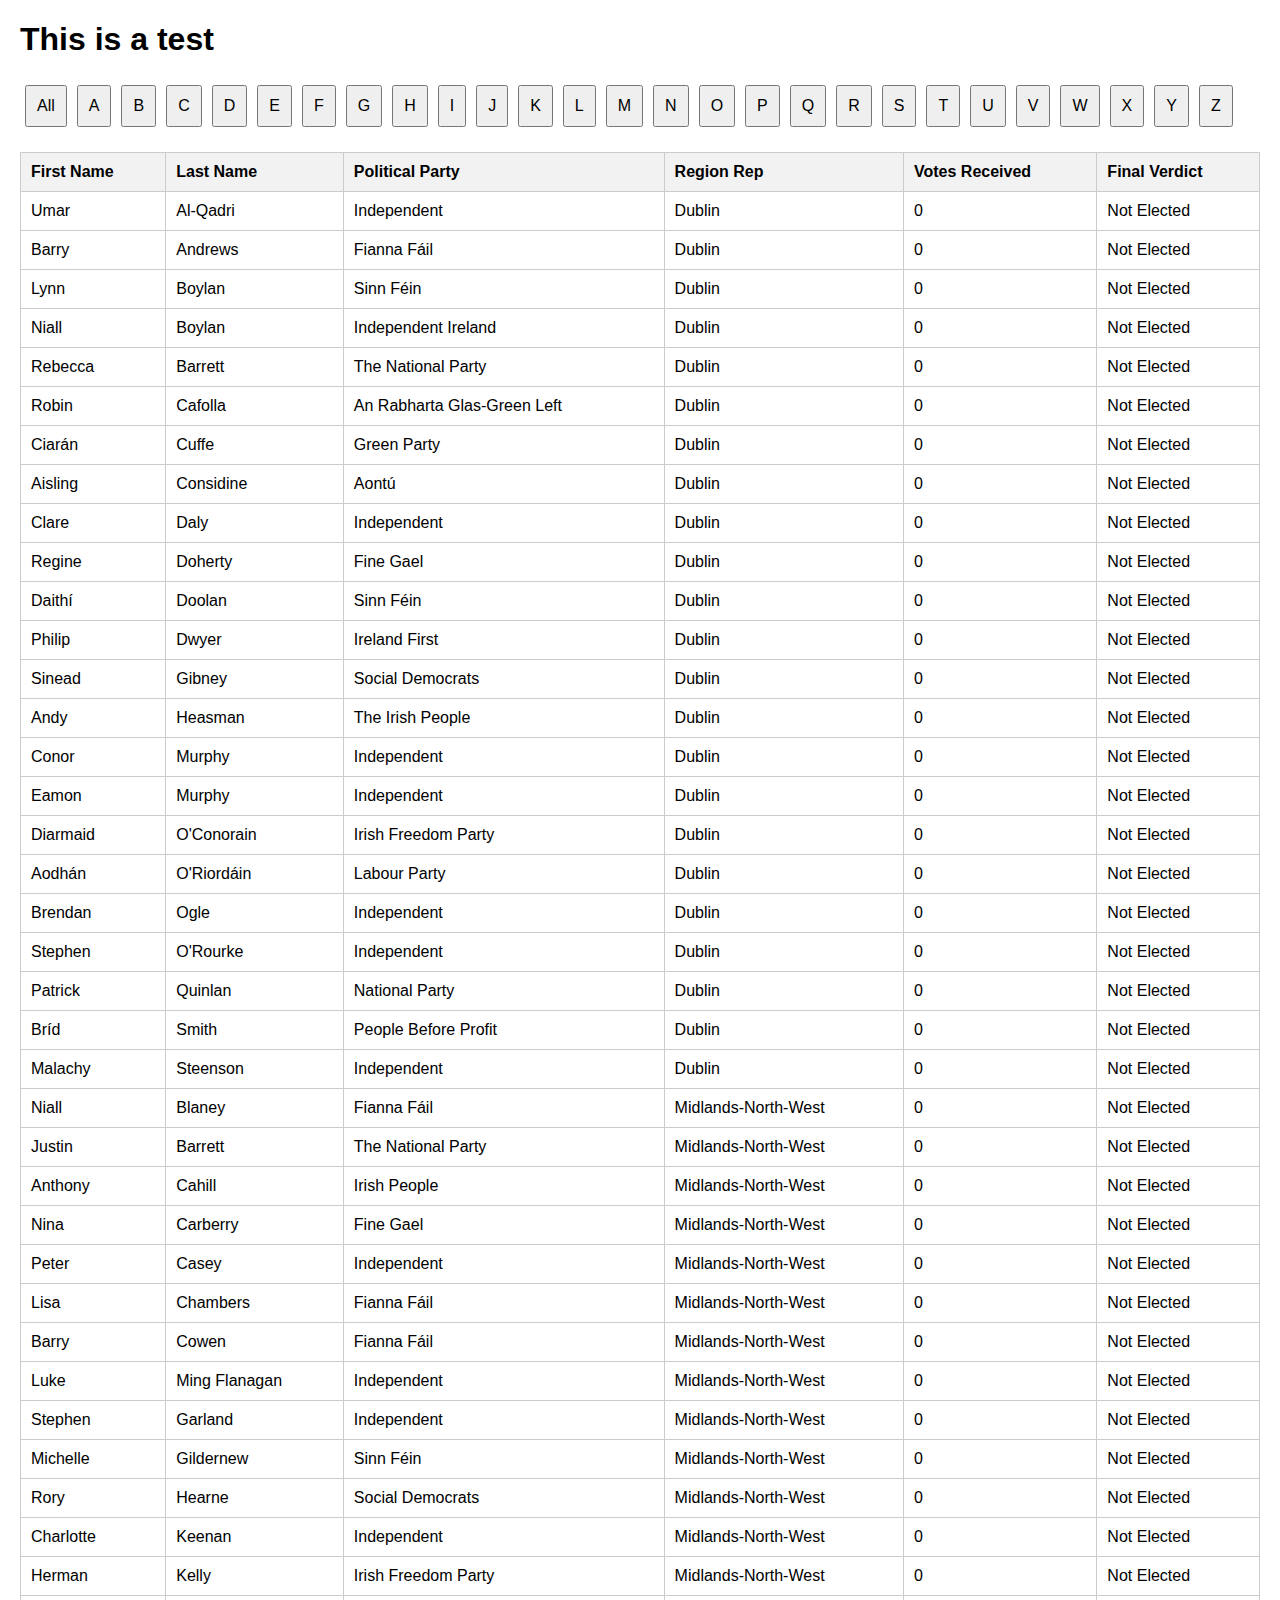
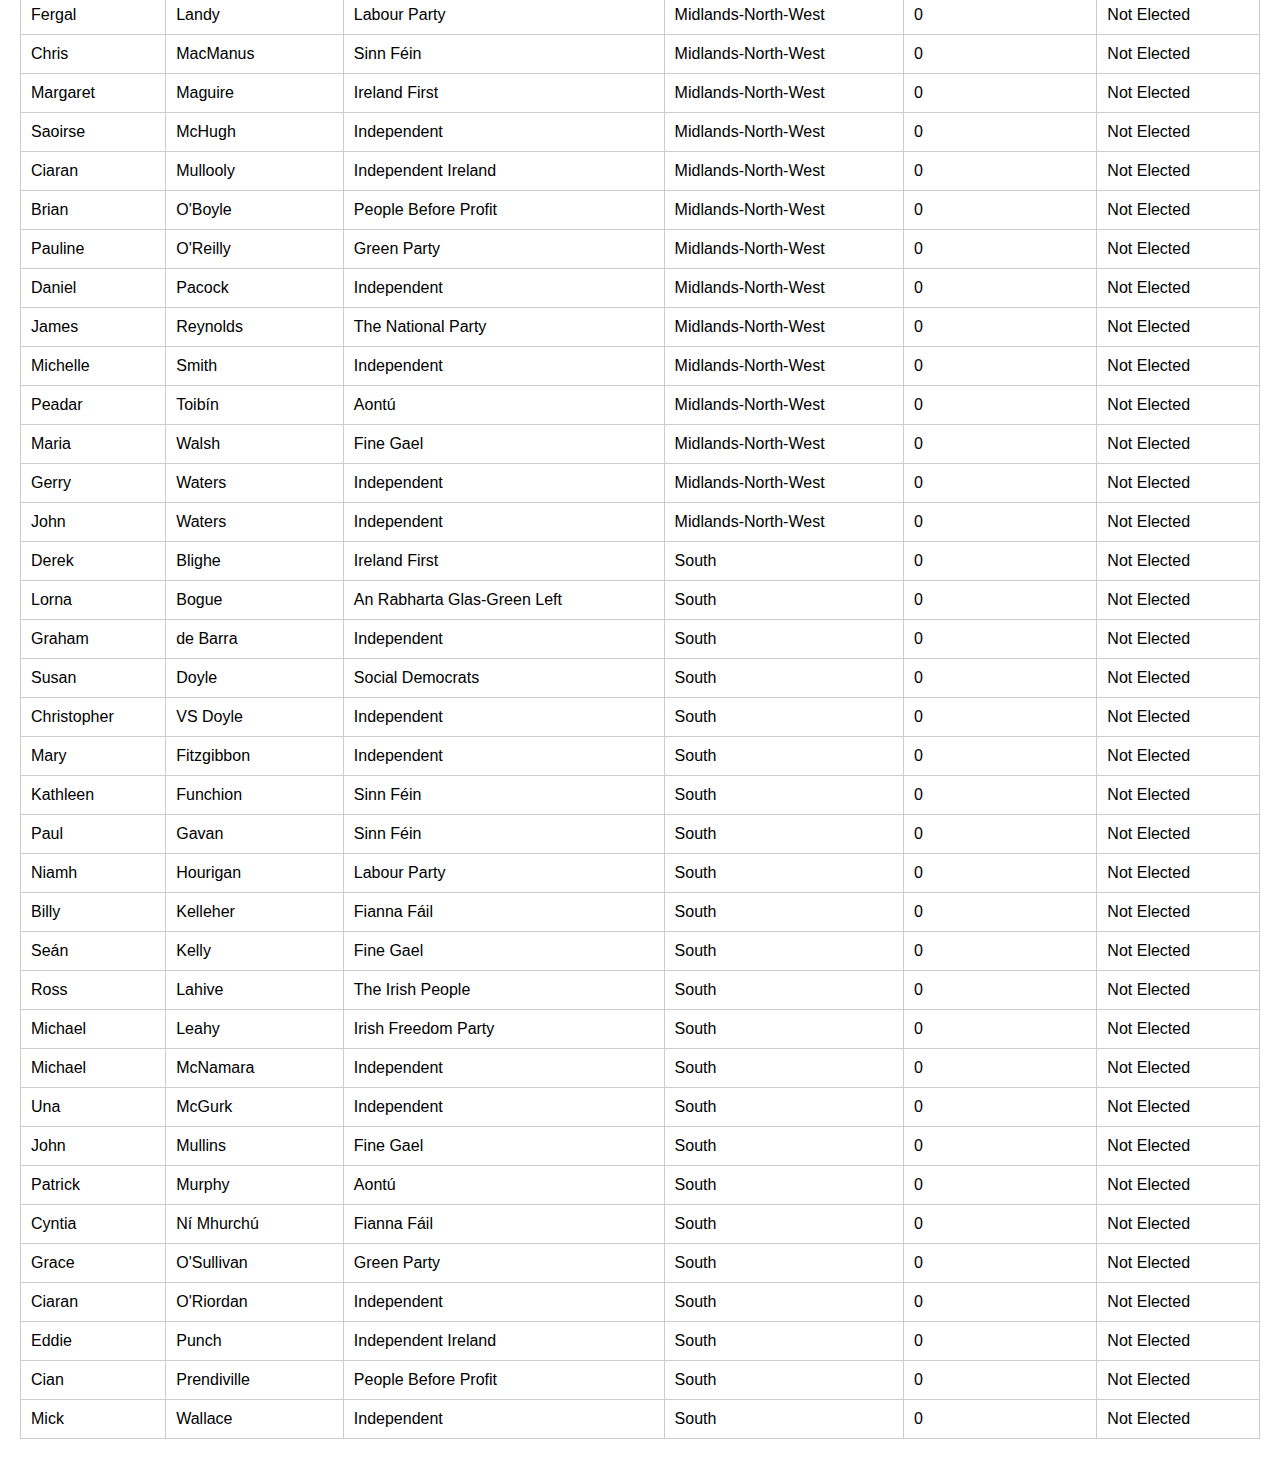
==== winnersLoosers.html @ ecfe55be "first commit" ====
<!DOCTYPE html>
<html lang="en">
<head>
    <meta charset="UTF-8">
    <meta name="viewport" content="width=device-width, initial-scale=1.0">
    <meta http-equiv="X-UA-Compatible" content="ie=edge">
    <link rel="stylesheet" href="style.css" type="text/css">
    <title>European Elections for Ireland, 2024</title>

    <script src="listofCandidatesScript.js"></script>
</head>
<body>
    <div>
        <h1>This is a test</h1>
    </div>
    

    <div class="index" id="alphabetIndex"></div>
    <div id="content">
        <table id="candidatesTable">
            <thead>
                <tr>
                    <th>First Name</th>
                    <th>Last Name</th>
                    <th>Political Party</th>
                    <th>Region Rep</th>
                    <th>Votes Received</th>
                    <th>Final Verdict</th>
                </tr>
            </thead>
            <tbody id="candidatesBody"></tbody>
        </table>
    </div>
    
</body>
</html>
---- style.css ----
body {
    font-family: Arial, sans-serif;
    margin: 20px;
}

.index {
    margin-bottom: 20px;
}

.index button {
    margin: 5px;
    padding: 10px;
    font-size: 16px;
    cursor: pointer;
}

table {
    width: 100%;
    border-collapse: collapse;
    margin-top: 20px;
}

th,
td {
    border: 1px solid #ccc;
    padding: 10px;
    text-align: left;
}

th {
    background-color: #f2f2f2;
}

.hidden {
    display: none;
}

@media (max-width: 600px) {

    table,
    th,
    td {
        display: block;
        width: 100%;
    }

    th {
        position: absolute;
        top: -9999px;
        left: -9999px;
    }

    td {
        border: none;
        position: relative;
        padding-left: 50%;
    }

    td::before {
        content: attr(data-label);
        position: absolute;
        left: 10px;
        font-weight: bold;
    }
}
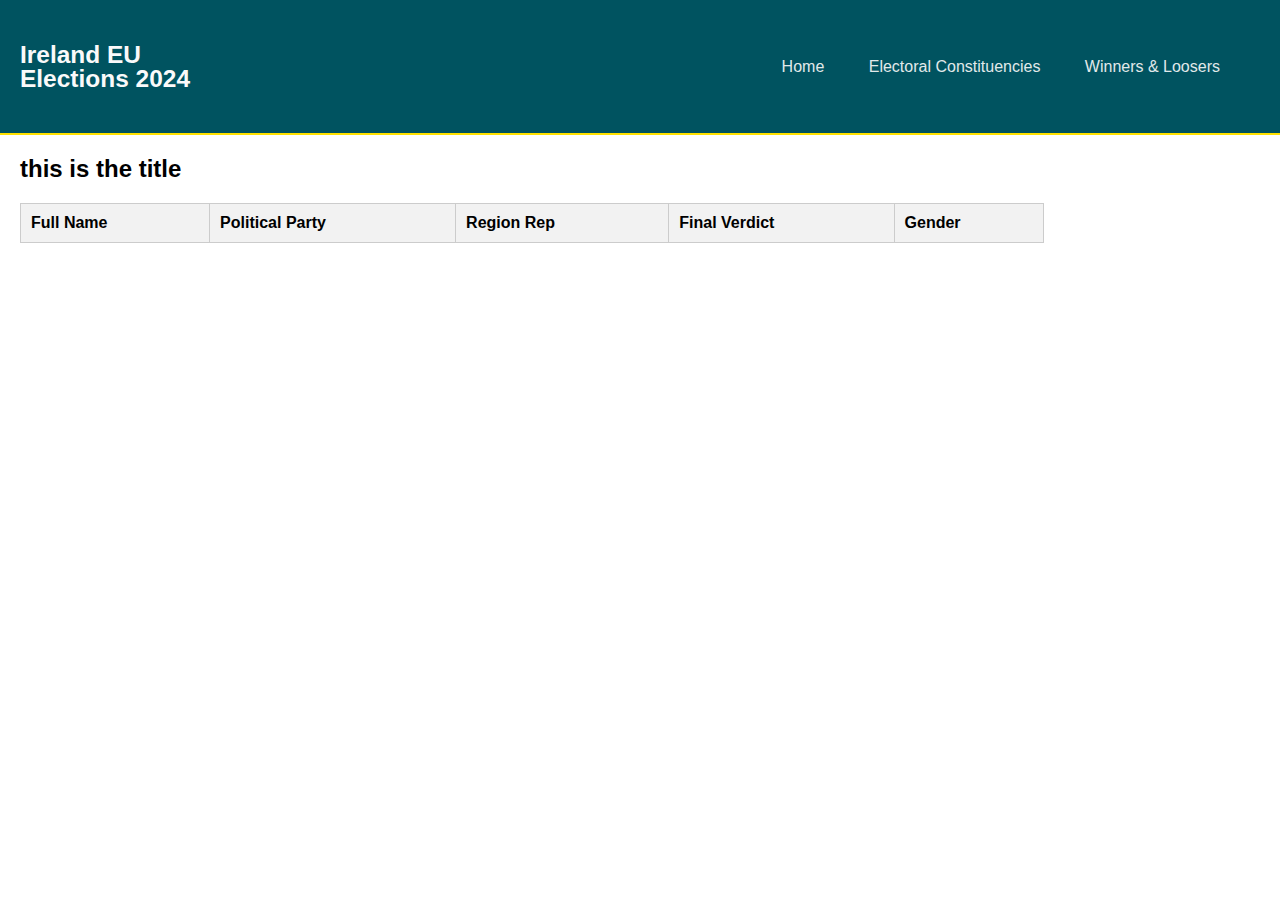
==== commit 34871673: "sunday commit" ====
--- a/winnersLoosers.html
+++ b/winnersLoosers.html
@@ -1,36 +1,65 @@
 <!DOCTYPE html>
 <html lang="en">
+
 <head>
     <meta charset="UTF-8">
     <meta name="viewport" content="width=device-width, initial-scale=1.0">
     <meta http-equiv="X-UA-Compatible" content="ie=edge">
     <link rel="stylesheet" href="style.css" type="text/css">
-    <title>European Elections for Ireland, 2024</title>
+    <title>Ireland EU Elections, 2024</title>
+    <!-- font -->
+    <link rel="stylesheet" href="https://cdnjs.cloudflare.com/ajax/libs/font-awesome/6.0.0-beta2/css/all.min.css"
+        integrity="sha512-YWzhKL2whUzgiheMoBFwW8CKV4qpHQAEuvilg9FAn5VJUDwKZZxkJNuGM4XkWuk94WCrrwslk8yWNGmY1EduTA=="
+        crossorigin="anonymous" referrerpolicy="no-referrer" />
 
-    <script src="listofCandidatesScript.js"></script>
+     
 </head>
+
 <body>
-    <div>
-        <h1>This is a test</h1>
-    </div>
+
+
+    <!-- navbar -->
+    <header>
+        <nav class="nav">
+            <a href="index.html" class="logo">Ireland EU<br> Elections 2024</a>
+
+
+            <div class="burger">
+                <span class="line"></span>
+                <span class="line"></span>
+                <span class="line"></span>
+            </div>
+
+            <div class="navlink hide">
+                <a href="index.html">Home</a>
+                <a href="#">Electoral Constituencies</a>
+                <a href="winnersLoosers.html">Winners & Loosers</a>
+            </div>
+        </nav>
+    </header>
     
 
-    <div class="index" id="alphabetIndex"></div>
-    <div id="content">
-        <table id="candidatesTable">
-            <thead>
-                <tr>
-                    <th>First Name</th>
-                    <th>Last Name</th>
-                    <th>Political Party</th>
-                    <th>Region Rep</th>
-                    <th>Votes Received</th>
-                    <th>Final Verdict</th>
-                </tr>
-            </thead>
-            <tbody id="candidatesBody"></tbody>
-        </table>
-    </div>
+    <!-- list of candidates -->
+    <section class="alphabetical-list">
+        <h2>this is the title</h2>
+        <div class="index" id="alphabetIndex"></div>
+        <div id="content">
+            <table id="candidatesTable">
+                <thead>
+                    <tr>
+                        <th>Full Name</th>
+                        <th>Political Party</th>
+                        <th>Region Rep</th>
+                        <th>Final Verdict</th>
+                        <th>Gender</th>
+                    </tr>
+                </thead>
+                <tbody id="candidatesBody"></tbody>
+            </table>
+        </div>
+    </section>
     
 </body>
+<!-- <script src="script.js" defer></script> -->
+<script src="listofCandidatesScript.js"></script>
 </html>--- a/style.css
+++ b/style.css
@@ -1,5 +1,381 @@
-body {
-    font-family: Arial, sans-serif;
+/* --- Globals ---*/
+
+* {
+    margin: 0;
+    padding: 0;
+    font-family: Arial, Helvetica, sans-serif;
+    box-sizing: border-box;
+    scroll-behavior: smooth;
+    
+}
+
+a {
+    text-decoration: none;
+}
+
+
+
+/* --- navbar ---*/ 
+
+.nav {
+    display: flex;
+    justify-content: space-between;
+    align-items: center;
+    padding: 20px 20px;
+    background-color: #005360;
+    height: 15vh;
+    border-bottom: 2px solid #ffe100;
+}
+
+.logo {
+    font-size: 16px;
+    color: #fafafa;
+    font-weight: 700;
+    line-height: 1.5rem;
+}
+
+.burger {
+    padding: 0px 20px;
+    cursor: pointer;
+}
+
+.burger .line {
+    display: block;
+    width: 30px;
+    height: 3px;
+    margin-bottom: 8px;
+    margin-top: 8px;
+    background-color: #fafafa;
+}
+
+
+.navlink {
+    position: fixed;
+    top: 15vh;
+    right: 0;
+    background-color: #005360;
+    opacity: 90%;
+    z-index: 99;
+}
+
+.navlink a {
+    display: block;
+    text-align: left;
+    padding: 10px 25px;
+    margin: 10px 0;
+    font-size: 16px;
+    color: #fafafa;
+}
+
+.navlink a:hover {
+    background-color: #ffe100;
+}
+
+
+.hide {
+    display: none;
+}
+
+@media screen and (min-width: 600px) {
+    .navlink {
+        display: block;
+        position: static;
+        width: auto;
+        margin-right: 20px;
+        background: none;
+    }
+
+    .navlink a {
+        display: inline-block;
+        padding: 15px 20px;
+    }
+    
+    .burger {
+        display: none;
+    }
+
+    .logo {
+        font-size: calc(16px + 6 * ((100vw - 320px) / 680));
+    }
+  }
+
+/* --- slider --- */
+
+.slider {
+    position: relative;
+    overflow: hidden;
+    height: 85vh;
+    width: 100vw;
+}
+  
+.slide {
+    position: absolute;
+    top: 0;
+    left: 0;
+    width: 100%;
+    height: 100%;
+    opacity: 0;
+    transition: opacity 0.4s ease-in-out;
+}
+
+.slide.current {
+    opacity: 1;
+}
+
+.slide .content {
+    position: absolute;
+    bottom: 0px;
+    left:  -600px;
+    width: 100%;
+    background-color: rgba(0, 0, 0, 0.7);
+    color: #fafafa;
+    padding: 35px;
+}
+
+.slide .content h2 {
+    margin-bottom: 10px;
+    text-transform: capitalize;
+}
+
+i {
+    font-size: 0.8rem;;
+}
+
+i a {
+    color: #ffe100;
+    line-height: 1rem;
+    cursor: pointer;
+}
+
+.slide.current .content {
+    opacity: 1;
+    transform: translateX(600px);
+    transition: all 0.7s ease-in-out 0.3s;
+}
+
+button#next {
+    position: absolute;
+    top: 50%;
+    right: 20px;
+}
+
+.buttons button#prev {
+    position: absolute;
+    top: 50%;
+    left: 20px;
+}
+
+.buttons button {
+    border: 2px solid white;
+    background: transparent;
+    color: #fafafa;
+    cursor: pointer;
+    padding: 13px 15px;
+    border-radius: 50%;
+}
+
+.buttons button:hover {
+    background-color: #fafafa;
+    color: #333;
+}
+
+@media(max-width: 500px) {
+.slide .content {
+    bottom: -300px;
+    left: 0;
+    width: 100%;
+}
+
+.slide.current .content {
+    transform: translateY(-300px);
+}
+}
+
+.slide:first-child {
+background: url('https://www.irishtimes.com/resizer/KJdoVXFHe-bSm7NTqci20C3lsrE=/1440x0/filters:format(jpg):quality(70)/cloudfront-eu-central-1.images.arcpublishing.com/irishtimes/X4A5GHLOQ52OAZEAUY2D5MZ3MA.jpg') no-repeat top center/cover;
+}
+
+.slide:nth-child(2) {
+background: url('https://www.irishtimes.com/resizer/7N3Ce7ihgCDvj11VCvgzuRh_hWE=/1440x0/filters:format(jpg):quality(70)/cloudfront-eu-central-1.images.arcpublishing.com/irishtimes/D63AP7SFSEPI2D2TALUX5UDXI4.jpg') no-repeat center center/cover;
+}
+
+.slide:nth-child(3) {
+background: url('https://www.irishtimes.com/resizer/f7jHuoORZwujCz3fG-CO8CM97kU=/1440x0/filters:format(jpg):quality(70)/cloudfront-eu-central-1.images.arcpublishing.com/irishtimes/KJBWXL5ZBLB6PSFOBJWOAH5DCA.jpg') no-repeat center center/cover;
+}
+.slide:nth-child(4) {
+background: url('https://www.irishtimes.com/resizer/cs55CpTNSuduwyNHhw3J0k3Als8=/1440x0/filters:format(jpg):quality(70)/cloudfront-eu-central-1.images.arcpublishing.com/irishtimes/2COPUN2XXEL255WYFY4XCREV64.jpg') no-repeat center center/cover;
+}
+
+.slide:nth-child(5) {
+background: url('https://www.irishtimes.com/resizer/gkmn7Ck-JSamX5jOhqNEGNx7_VE=/1440x0/filters:format(jpg):quality(70)/cloudfront-eu-central-1.images.arcpublishing.com/irishtimes/5U5ECQNXDWPW7NYAEGT6QBDSSY.jpg') no-repeat center center/cover;
+}
+
+.slide:nth-child(6) {
+background: url('https://www.irishtimes.com/resizer/DqHwgDdU0mn2oYIUy0iIMDD_74E=/1440x0/filters:format(jpg):quality(70)/cloudfront-eu-central-1.images.arcpublishing.com/irishtimes/VRVPUAI2Y2QEJTHXFK3E5RLAEQ.jpg') no-repeat center center/cover;
+}
+  
+/* ---- Animated numbers --- */
+
+.anim-numbers {
+    height: 70vh;
+    padding: 30px 0;
+    background: linear-gradient(0deg, rgba(255, 255, 255, 0.9), rgba(255, 255, 255, 0.9)), url("https://img.zeit.de/politik/ausland/2019-05/europakarte-teaserbild/wide__1300x731") no-repeat fixed center/cover;
+}
+
+.sectiontitle {
+    text-align: center;
+    color: #005360;
+    font-size: 1.8rem;
+    padding: 0 10px;
+}
+
+.container {
+    display: flex;
+    flex-wrap: wrap;
+    justify-content: center;
+    margin: 30px 0;
+}
+
+.counter-box {
+    width: 30%;
+    margin: 20px;
+    text-align: center;
+}
+
+.counter {
+    font-size: 48px;
+    font-weight: bold;
+    margin-bottom: 10px;
+}
+
+.label {
+    font-size: 18px;
+    color: #005360;
+    padding: 10px 0;
+}
+
+.turnout {
+    font-size: 48px;
+    font-weight: bold;
+    margin-bottom: 10px;
+}
+
+.turnout sup {
+    font-size: 24px;
+    vertical-align: super;
+}
+
+@media only screen and (max-width: 768px) {
+    .counter-box {
+        width: 45%;
+    }
+    .anim-numbers {
+        height: 100vh;
+    }
+}
+
+/* --- contact form --- */
+
+.contact-form {
+    display: flex;
+    width: 100%;
+    flex-direction: column;
+    padding: 20px;
+    box-sizing: border-box;
+    background-color: #005360;
+}
+
+.col-left .col-right {
+    flex: 1;  
+    padding: 20px;
+    /* width: 50%;  */
+    
+}
+  
+
+.col-left {
+    color: #fafafa;
+    text-align: left;
+    padding: 20px;
+    /* width: 50%; */
+}
+
+.col-left h2 {
+    padding: 20px 0;
+}
+
+.col-left p {
+    line-height: 1.7rem;
+}
+
+.official-lang  {
+    color: #ffa600;
+}
+
+.col-right {
+    background-color: #ccc;
+    margin: auto 0;
+    /* width: 50%; */
+ }
+
+form {
+    display: flex;
+    flex-direction: column;
+    padding: 20px;
+}
+
+label {
+    margin-top: 10px;
+}
+
+input, textarea {
+    padding: 10px;
+    margin-top: 5px;
+    border: 1px solid #24262b;
+    border-radius: 5px;
+}
+
+button {
+    margin-top: 20px;
+    padding: 10px;
+    background-color: #005360;
+    color: #fafafa;
+    border: none;
+    border-radius: 5px;
+    cursor: pointer;
+}
+
+button:hover {
+    background-color: #ffa600;
+}
+
+.error {
+    color: red;
+    font-size: 0.9em;
+    margin-top: 5px;
+}
+
+@media only screen and (min-width: 768px) {
+    .contact-form {
+        flex-direction: row;
+    }
+
+     
+    .col-right {
+        width: 90%;
+    }
+
+    
+
+    
+    
+}
+
+
+
+/* --- List of Candidates page ----*/
+.alphabetical-list {
+    width: 80%;
     margin: 20px;
 }
 
@@ -62,4 +438,33 @@
         left: 10px;
         font-weight: bold;
     }
-}+}
+
+
+
+
+/* ---- footer --- */
+.copyright {
+    background-color: #24262b;
+    padding: 20px 20px;
+    color: #fafafa;
+    margin: auto;
+    text-align: center;
+    bottom: 0px;
+    /*position: fixed; */
+    width: 100%;
+
+}
+
+.copyright a {
+    color: #ffa600;
+}
+
+.copyright a:hover {
+    color: #d88c00;
+}
+
+
+
+    
+    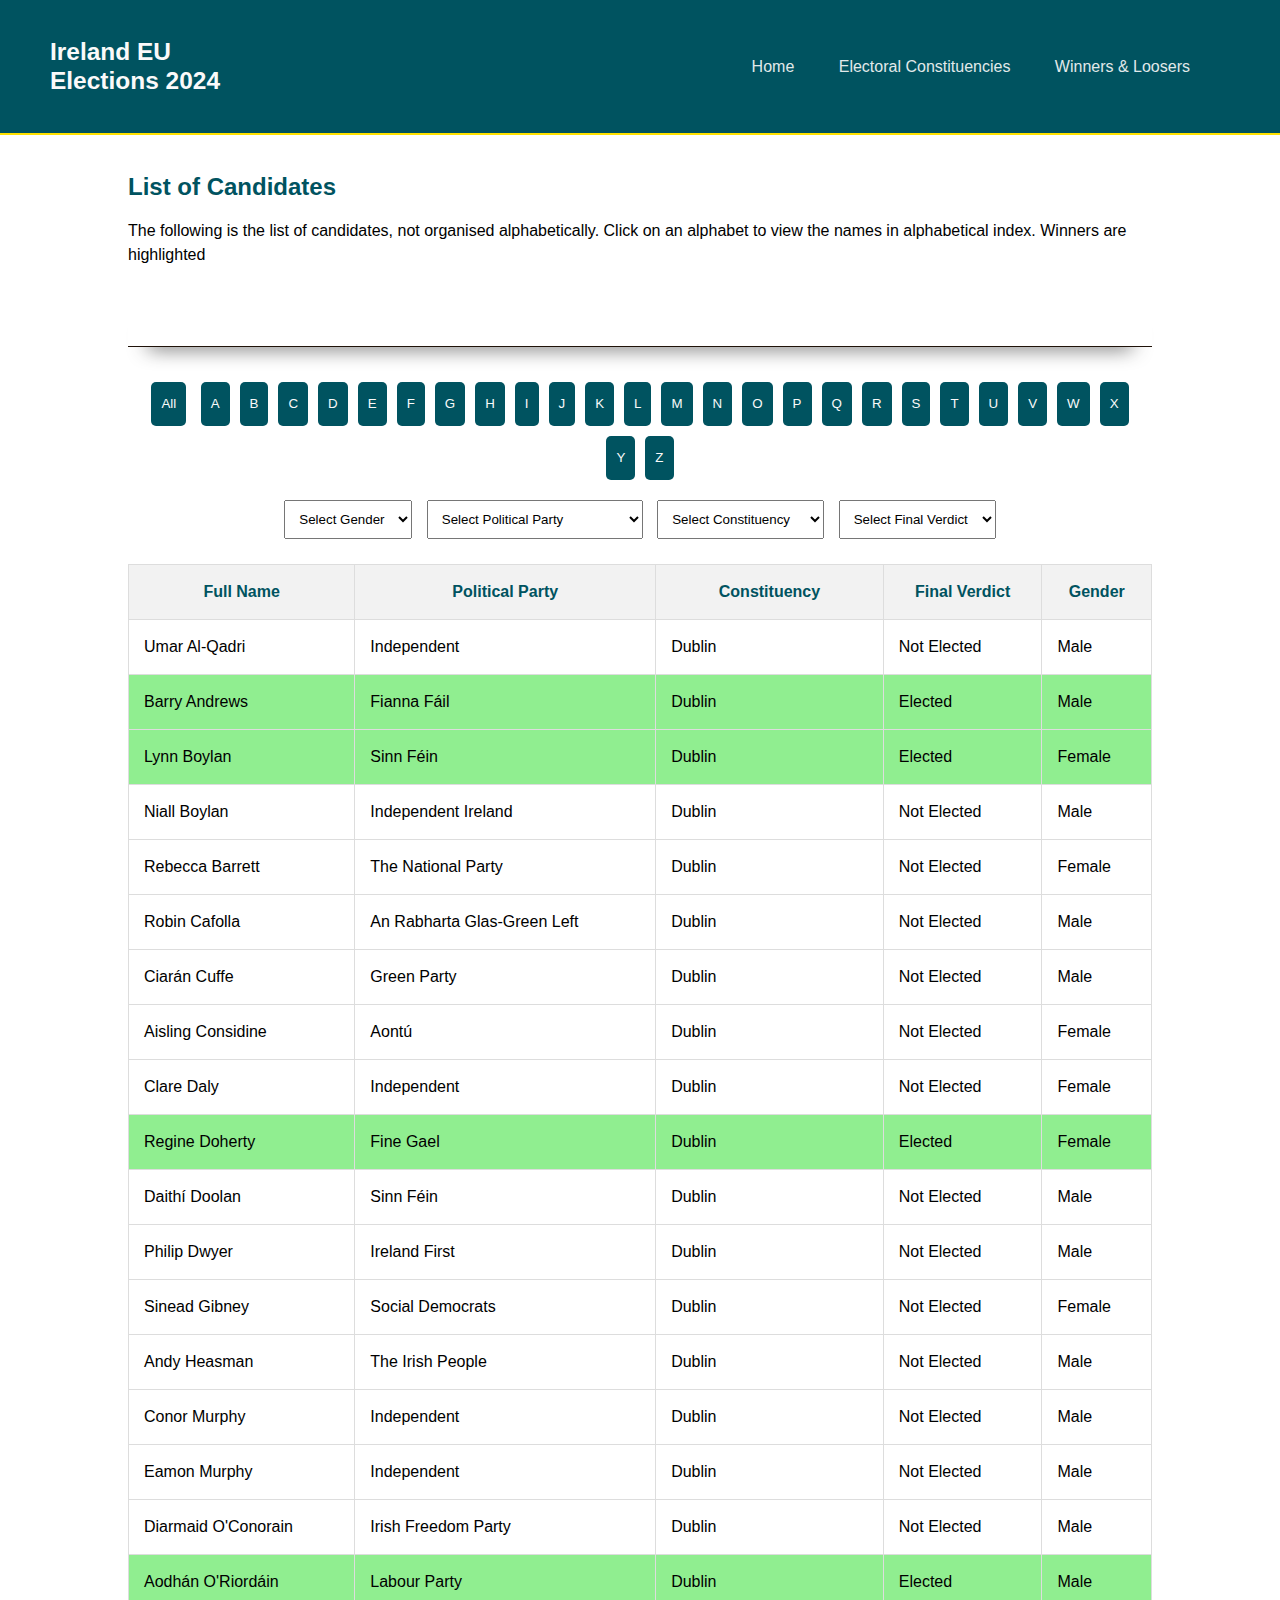
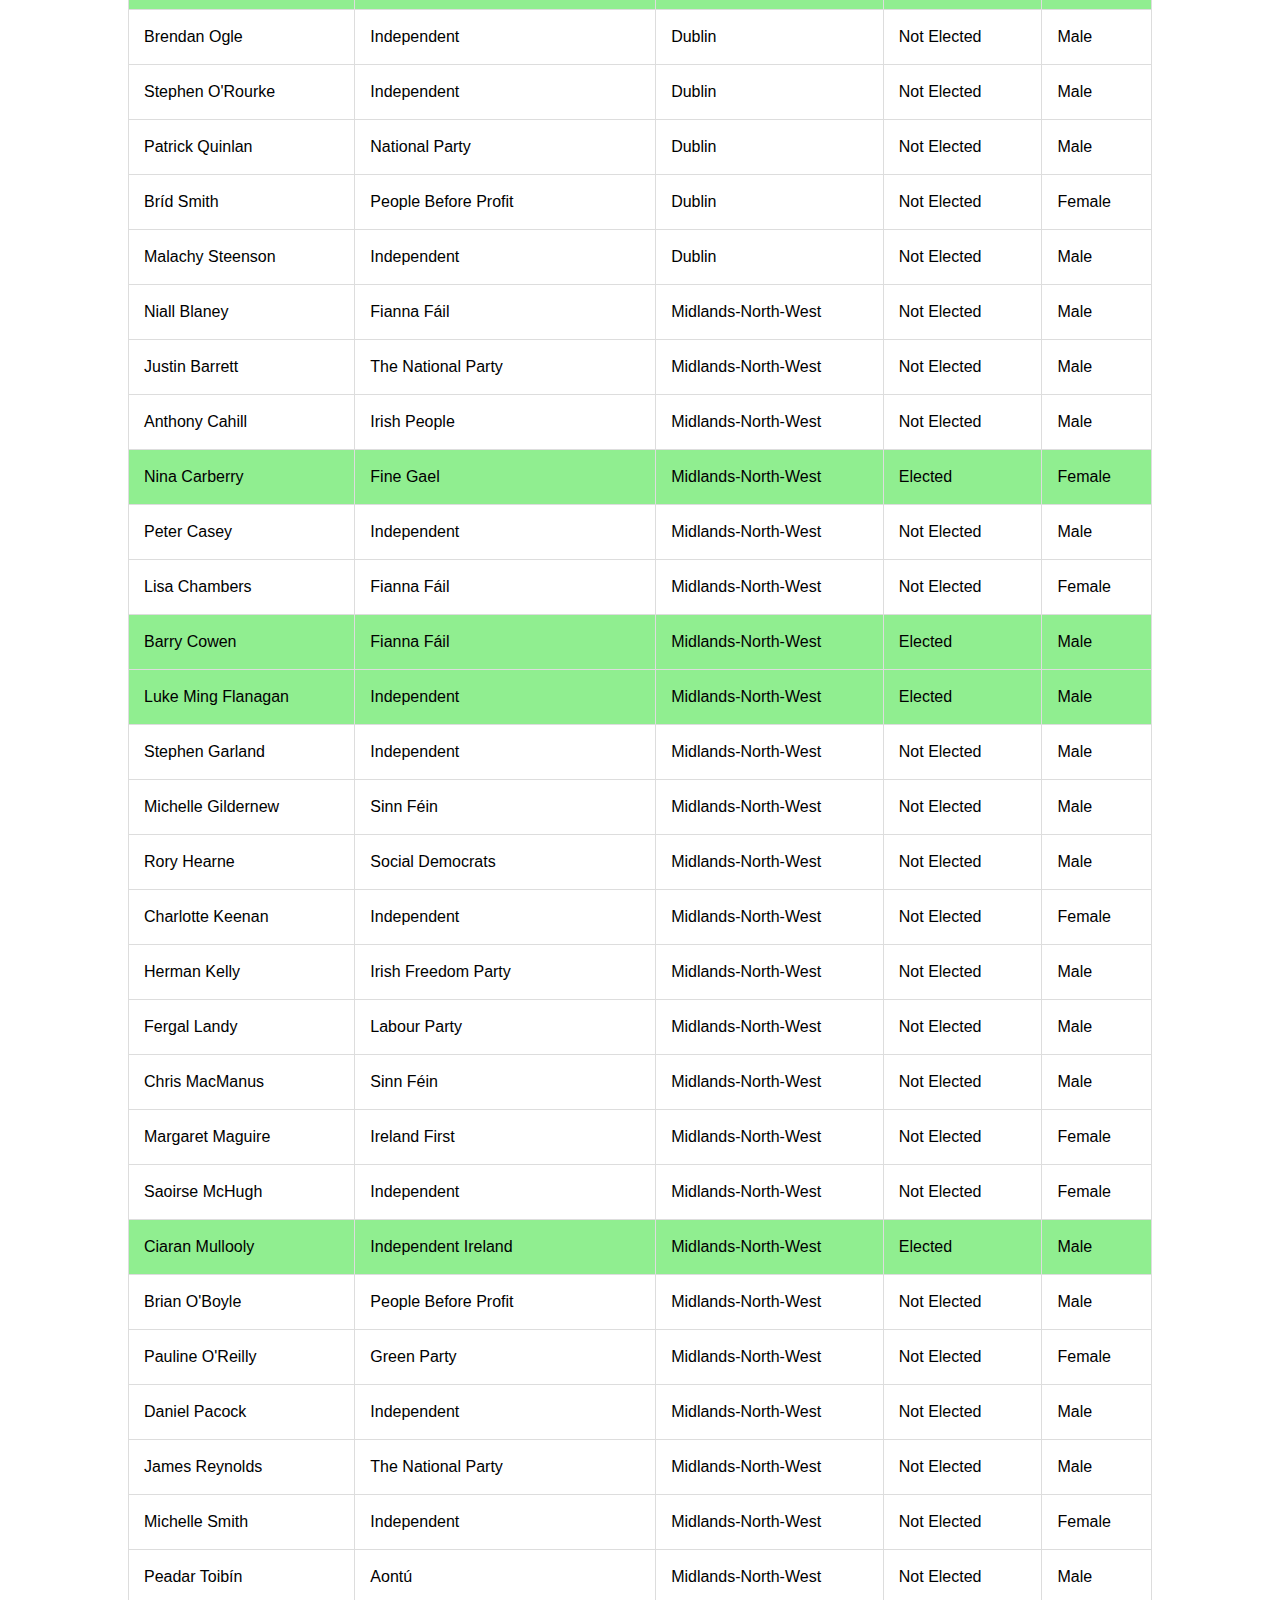
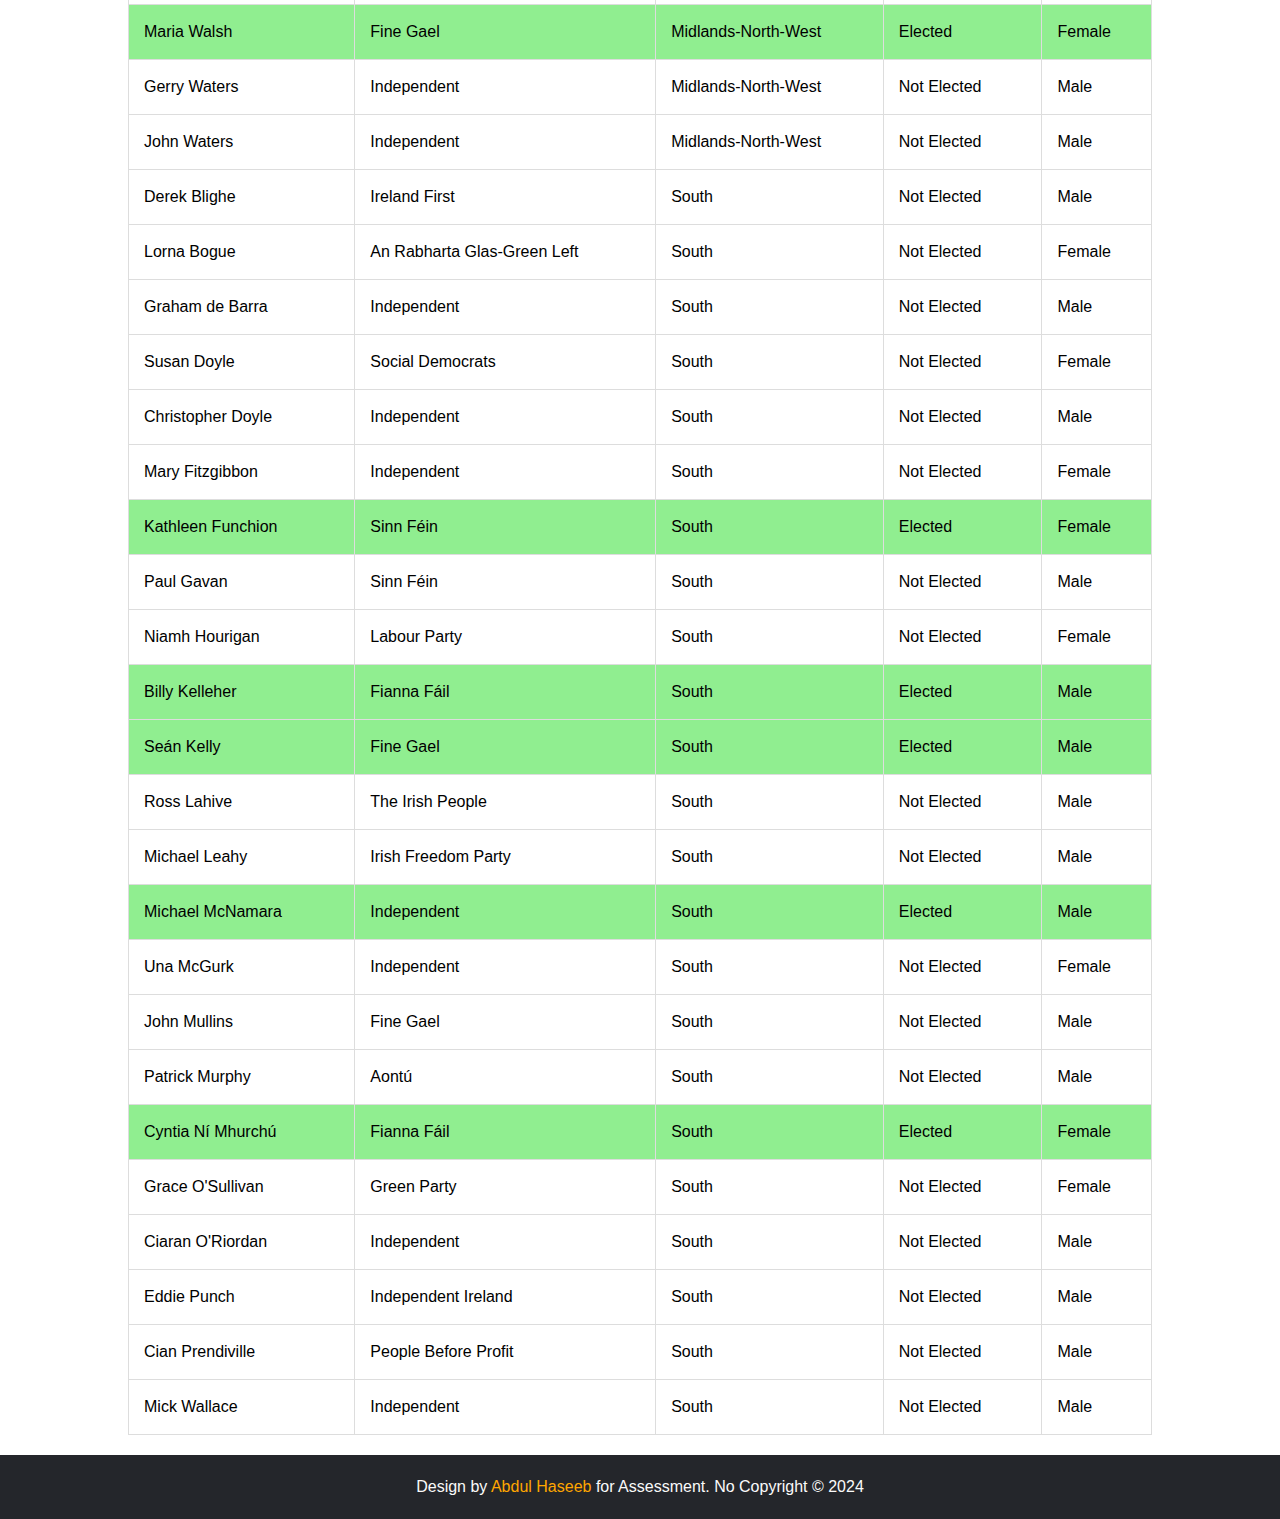
==== commit a66e14de: "Committing on Sunday" ====
--- a/winnersLoosers.html
+++ b/winnersLoosers.html
@@ -38,26 +38,64 @@
         </nav>
     </header>
     
+    <section class="alphabetical-list">
+        <!-- list of candidates -->
+        <h2>List of Candidates </h2>
+        <p>The following is the list of candidates, not organised alphabetically. Click on an alphabet to view the names in alphabetical index. Winners are highlighted</p>
+        <hr>
 
-    <!-- list of candidates -->
-    <section class="alphabetical-list">
-        <h2>this is the title</h2>
-        <div class="index" id="alphabetIndex"></div>
-        <div id="content">
-            <table id="candidatesTable">
-                <thead>
-                    <tr>
-                        <th>Full Name</th>
-                        <th>Political Party</th>
-                        <th>Region Rep</th>
-                        <th>Final Verdict</th>
-                        <th>Gender</th>
-                    </tr>
-                </thead>
-                <tbody id="candidatesBody"></tbody>
-            </table>
+        
+        <!-- Alphabet Filter -->
+        <div id="alphabetFilter">
+            <button onclick="filterByAlphabet('All')">All</button>
+            <!-- JavaScript will dynamically generate A-Z buttons here -->
         </div>
+
+        <!-- Gender and Region Filters -->
+        <div id="filters">
+            <select id="genderFilter" onchange="applyFilters()">
+                <option value="">Select Gender</option>
+                <option value="Male">Male</option>
+                <option value="Female">Female</option>
+            </select>
+
+            <select id="politicalPartyFilter" onchange="applyFilters()">
+                <option value="">Select Political Party</option>
+                
+            </select>
+            
+            <select id="regionFilter" onchange="applyFilters()">
+                <option value="">Select Constituency</option>
+            
+                <!-- JavaScript will dynamically populate regions here -->
+            </select>
+
+            <select id="finalVerdictFilter" onchange="applyFilters()">
+                <option value="">Select Final Verdict</option>
+                <option value="elected">Elected</option>
+                <option value="notElected">Not Elected</option>
+            </select>
+        </div>
+
+        <!-- Candidate Table -->
+        <table id="candidateTable">
+            <thead>
+                <tr>
+                    <th>Full Name</th>
+                    <th>Political Party</th>
+                    <th>Constituency</th>
+                    <th>Final Verdict</th>
+                    <th>Gender</th>
+                </tr>
+            </thead>
+            <tbody></tbody>
+        </table>
     </section>
+
+    
+    <footer class="copyright">
+        <p>Design by <a href="mailto:ahaseeb235@gmail.com">Abdul Haseeb</a> for Assessment. No Copyright &copy; 2024</p>
+</footer>
     
 </body>
 <!-- <script src="script.js" defer></script> -->
--- a/style.css
+++ b/style.css
@@ -6,12 +6,23 @@
     font-family: Arial, Helvetica, sans-serif;
     box-sizing: border-box;
     scroll-behavior: smooth;
+    line-height: 1.5rem;;
     
 }
 
 a {
     text-decoration: none;
 }
+
+hr {
+    /* margin: 10px 0; */
+	border: none;
+	height: 50px;
+	border-bottom: 1px solid #1f1209;
+	box-shadow: 0 20px 20px -20px #333;
+    margin: 30px auto 30px; 
+}
+
 
 
 
@@ -21,7 +32,7 @@
     display: flex;
     justify-content: space-between;
     align-items: center;
-    padding: 20px 20px;
+    padding: 20px 50px;
     background-color: #005360;
     height: 15vh;
     border-bottom: 2px solid #ffe100;
@@ -31,7 +42,7 @@
     font-size: 16px;
     color: #fafafa;
     font-weight: 700;
-    line-height: 1.5rem;
+    line-height: 1.8rem;
 }
 
 .burger {
@@ -374,13 +385,72 @@
 
 
 /* --- List of Candidates page ----*/
+/* body {
+    font-family: Arial, sans-serif;
+    margin: 20px;
+}
+
+h1 {
+    text-align: center;
+} */
+
+#alphabetFilter, #filters {
+    margin: 10px 0;
+    text-align: center;
+}
+
 .alphabetical-list {
     width: 80%;
-    margin: 20px;
+    margin: 20px auto;
+}
+
+.alphabetical-list h2 {
+    color: #005360;
+    padding: 20px 0;
+}
+
+#alphabetFilter button, #filters select {
+    margin: 5px;
+    padding: 10px;
+}
+
+table {
+    width: 100%;
+    border-collapse: collapse;
+    margin-top: 20px;
+}
+
+table, th, td {
+    border: 1px solid #ddd;
+}
+
+th, td {
+    padding: 15px;
+    text-align: left;
+}
+
+th {
+    background-color: #f2f2f2;
+    text-align: center;
+    color: #005360;
+}
+
+@media (max-width: 600px) {
+    th, td {
+        padding: 10px;
+    }
+}
+
+/* 
+
+.alphabetical-list h2 {
+    color: #005360;
+    padding: 20px 0;
 }
 
 .index {
-    margin-bottom: 20px;
+    margin: 50px;
+
 }
 
 .index button {
@@ -440,7 +510,7 @@
     }
 }
 
-
+ */
 
 
 /* ---- footer --- */
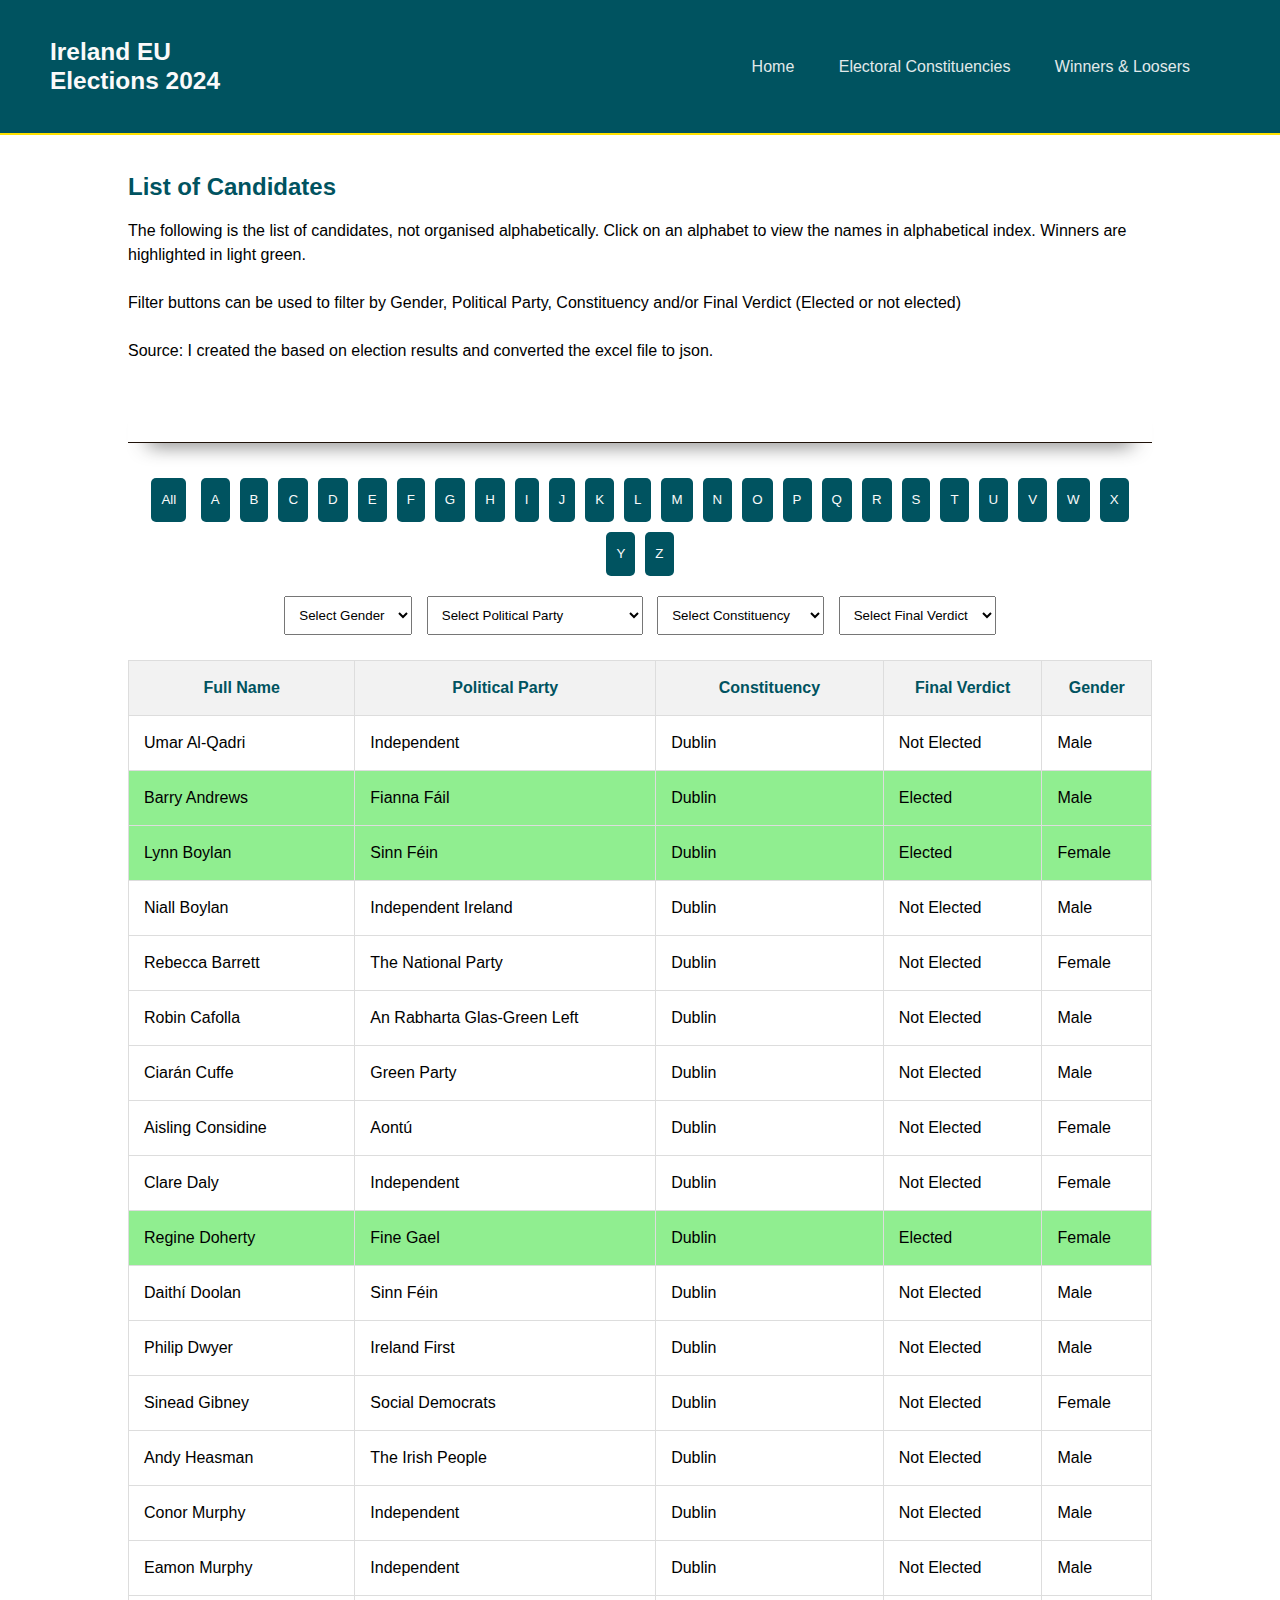
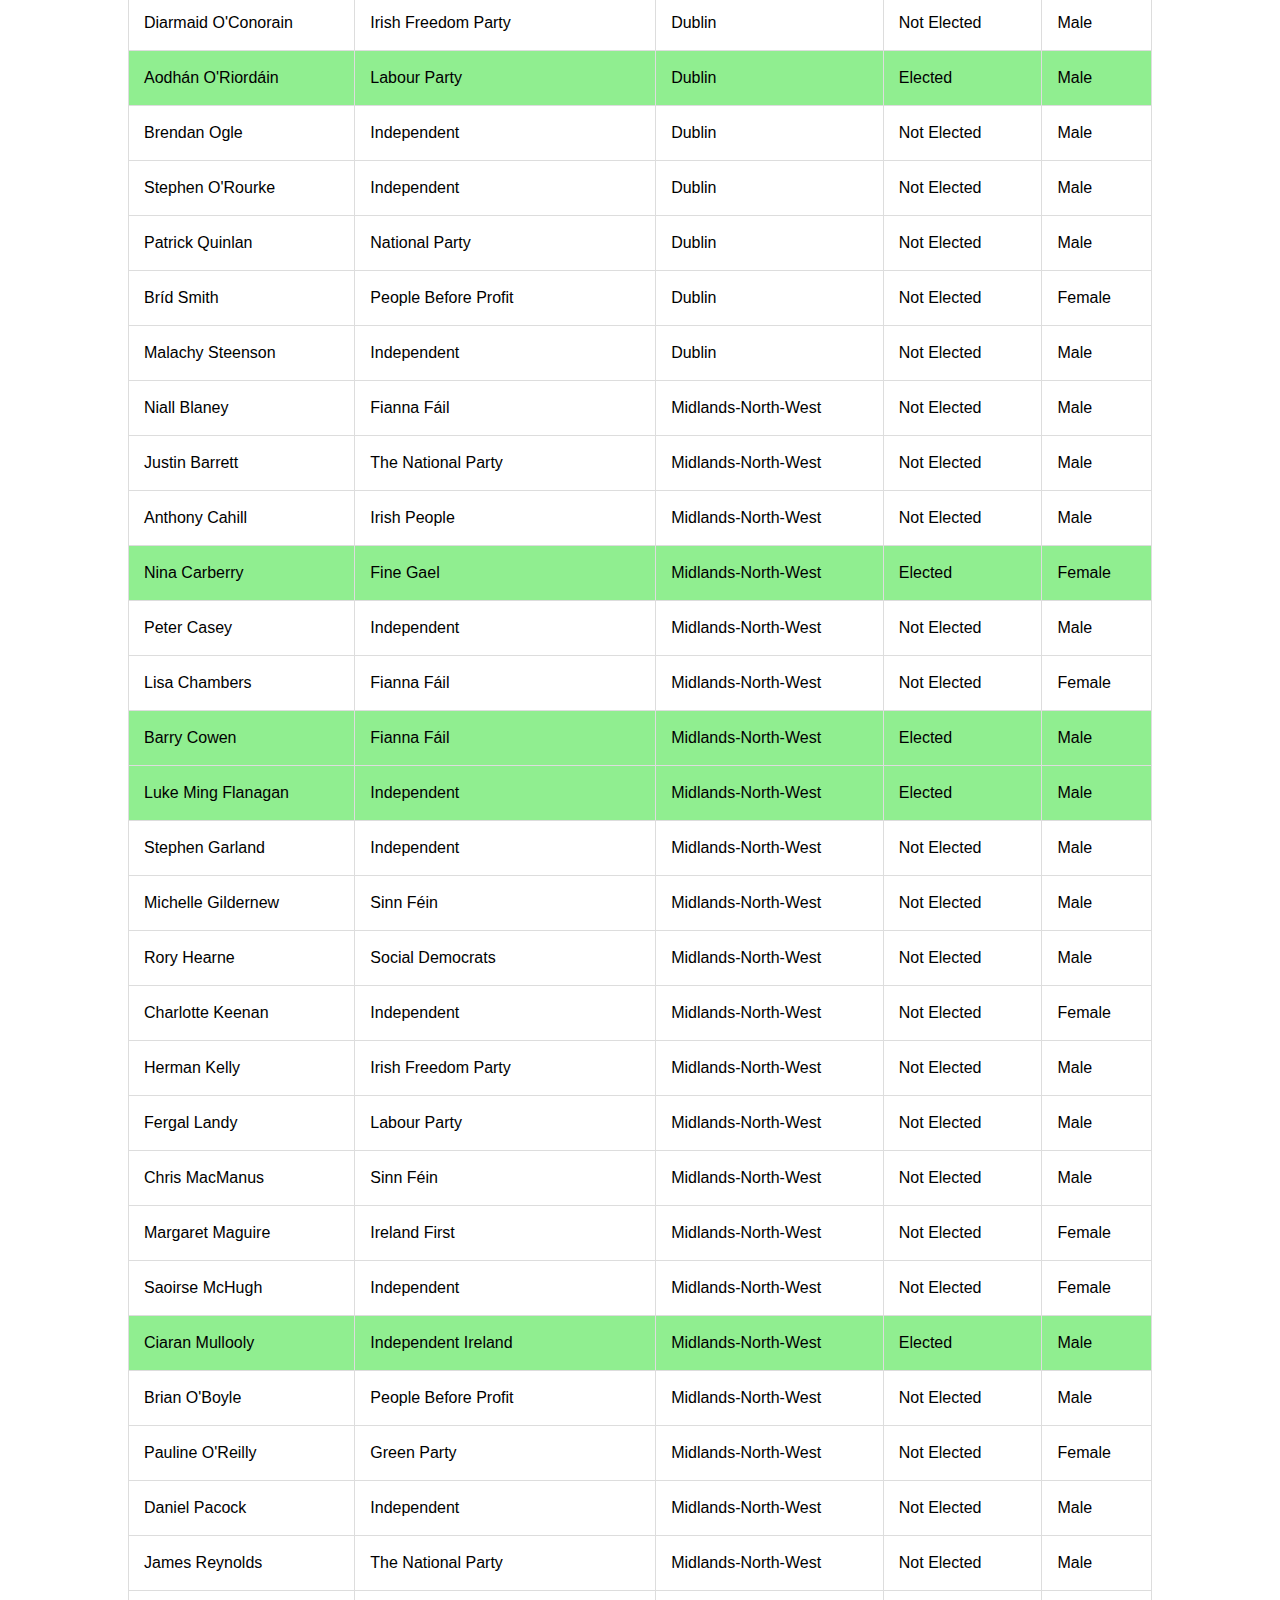
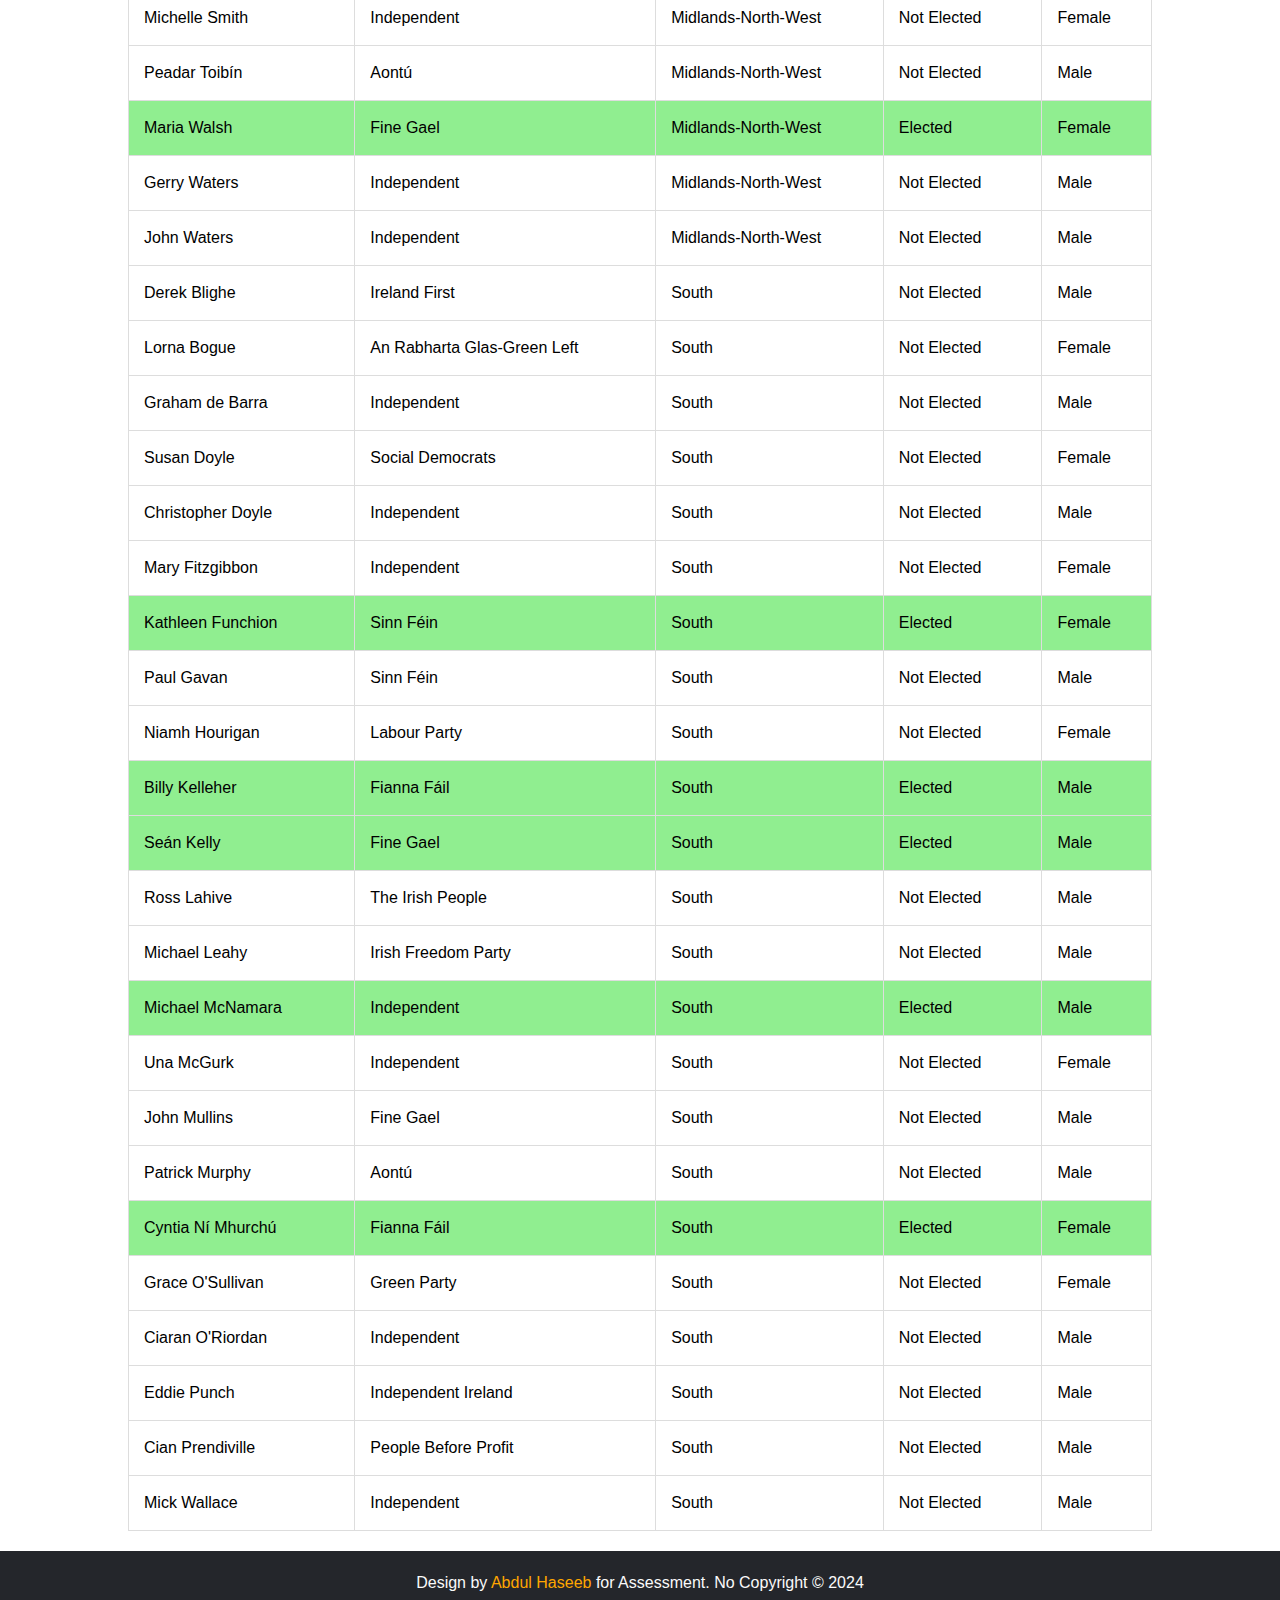
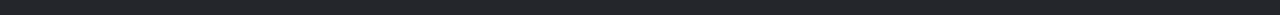
==== commit 5413902c: "Update1 on Monday" ====
--- a/winnersLoosers.html
+++ b/winnersLoosers.html
@@ -41,7 +41,11 @@
     <section class="alphabetical-list">
         <!-- list of candidates -->
         <h2>List of Candidates </h2>
-        <p>The following is the list of candidates, not organised alphabetically. Click on an alphabet to view the names in alphabetical index. Winners are highlighted</p>
+        <p>The following is the list of candidates, not organised alphabetically. Click on an alphabet to view the names in alphabetical index. Winners are highlighted in light green.</p>
+        <br>
+        <p>Filter buttons can be used to filter by Gender, Political Party, Constituency and/or Final Verdict (Elected or not elected)</p>
+        <br>
+        <caption>Source: I created the based on election results and converted the excel file to json.</caption>
         <hr>
 
         
@@ -72,8 +76,7 @@
 
             <select id="finalVerdictFilter" onchange="applyFilters()">
                 <option value="">Select Final Verdict</option>
-                <option value="elected">Elected</option>
-                <option value="notElected">Not Elected</option>
+                
             </select>
         </div>
 
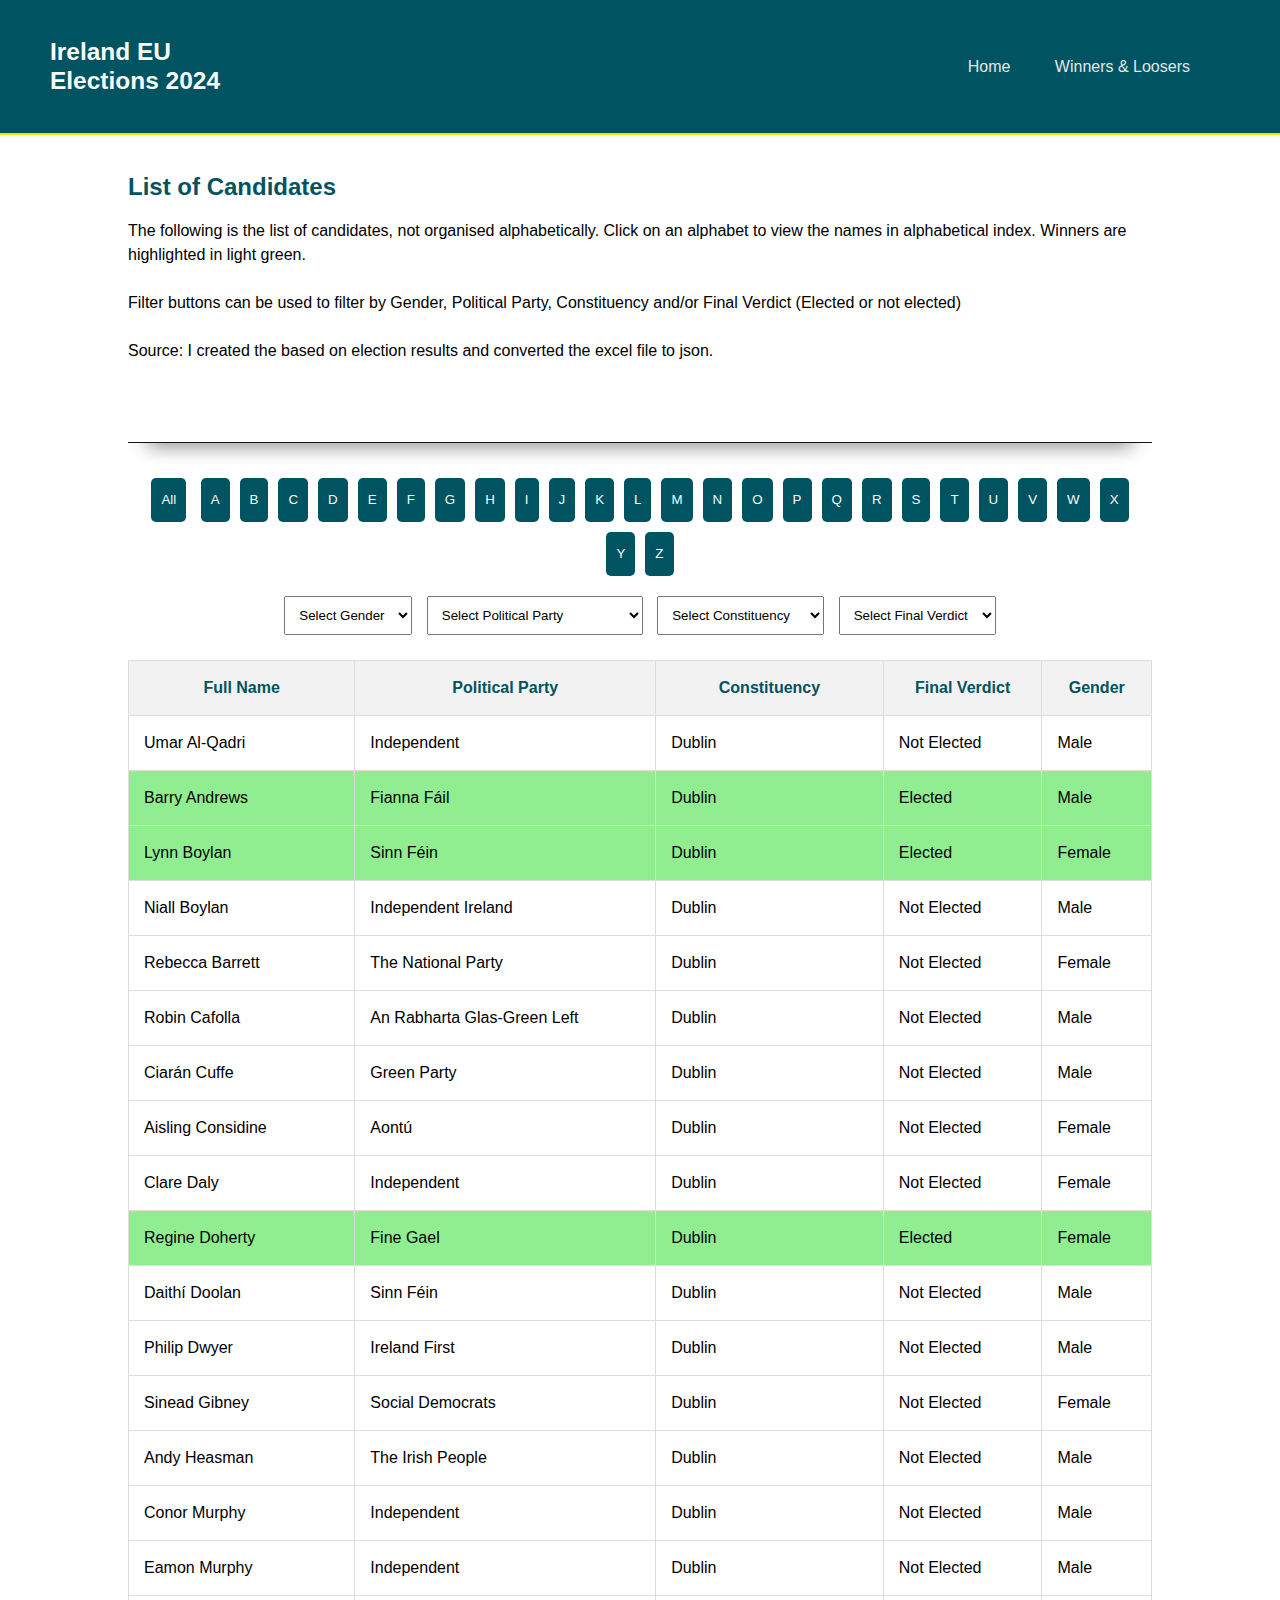
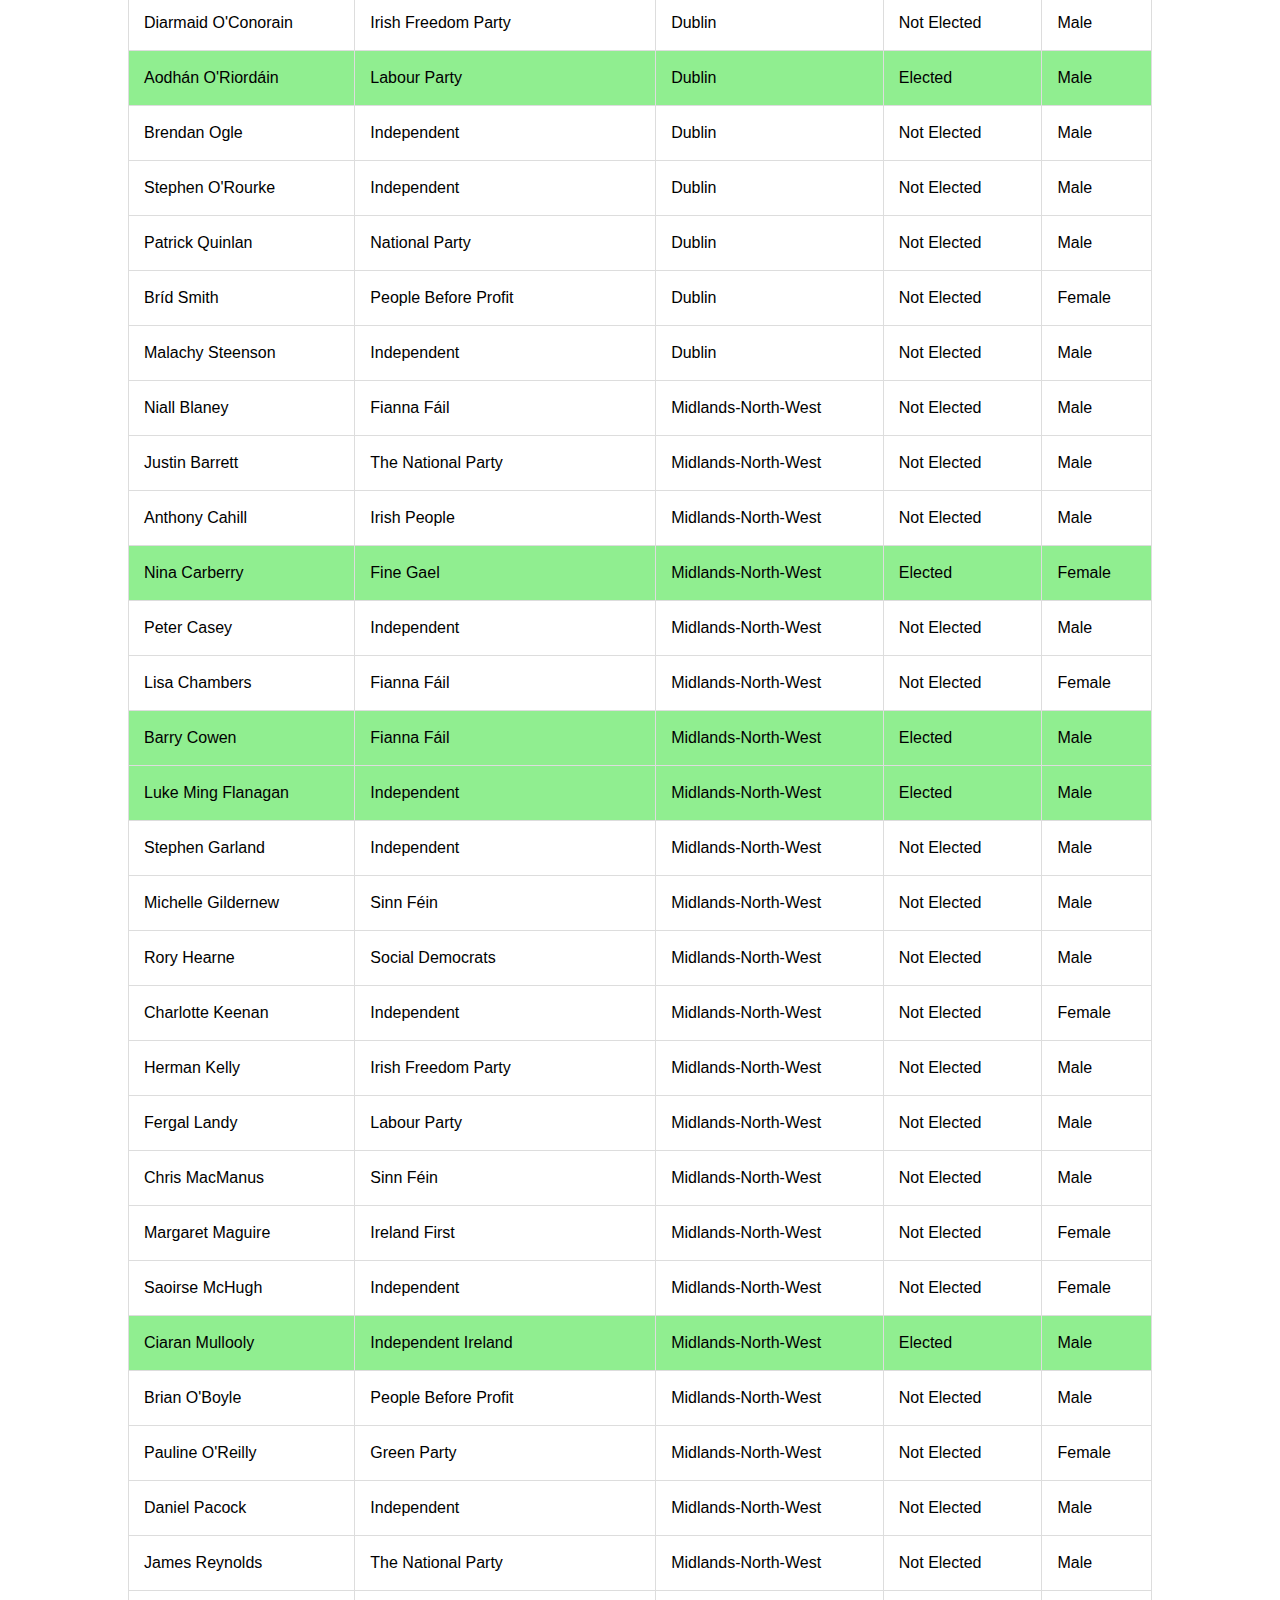
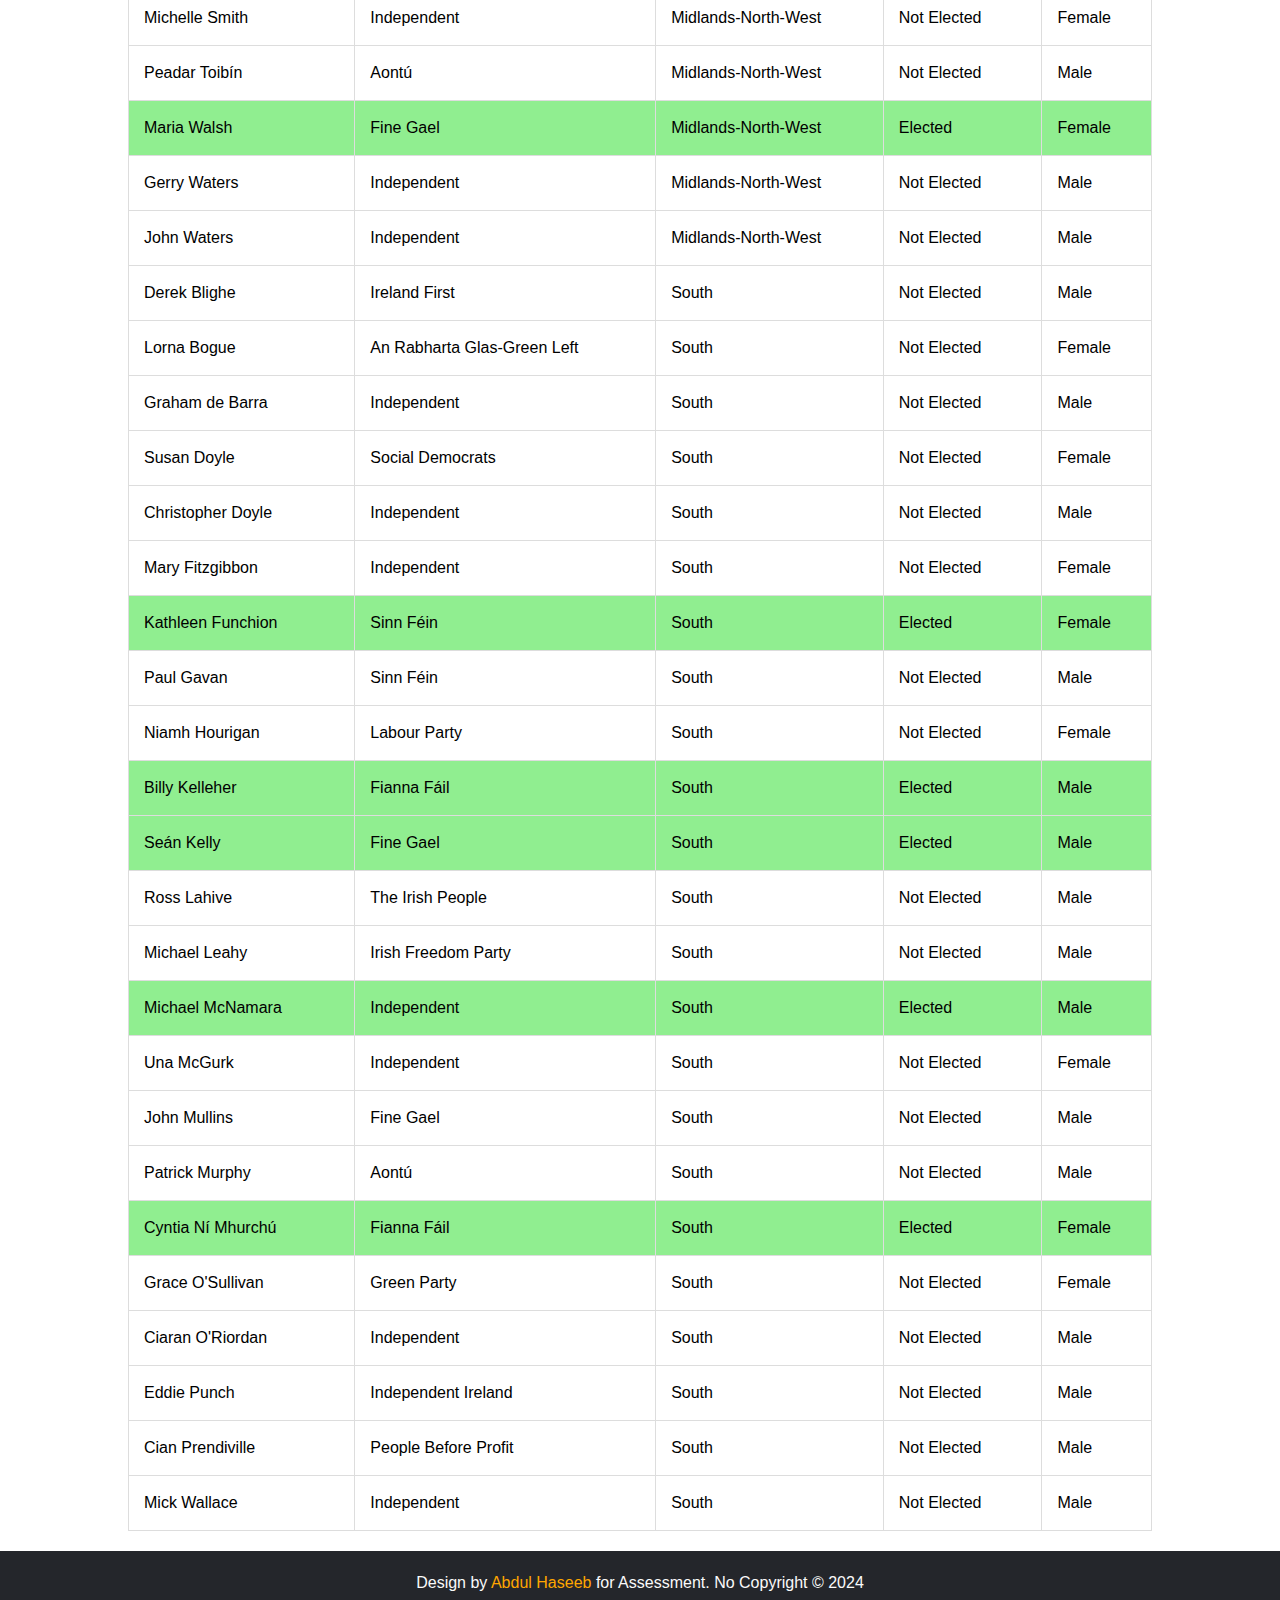
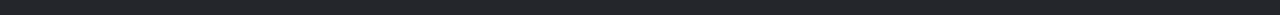
==== commit 79d8f218: "Update winnersLoosers.html" ====
--- a/winnersLoosers.html
+++ b/winnersLoosers.html
@@ -32,7 +32,7 @@
 
             <div class="navlink hide">
                 <a href="index.html">Home</a>
-                <a href="#">Electoral Constituencies</a>
+                <!-- <a href="#">Electoral Constituencies</a> -->
                 <a href="winnersLoosers.html">Winners & Loosers</a>
             </div>
         </nav>
@@ -103,4 +103,4 @@
 </body>
 <!-- <script src="script.js" defer></script> -->
 <script src="listofCandidatesScript.js"></script>
-</html>+</html>
--- a/style.css
+++ b/style.css
@@ -21,6 +21,12 @@
 	border-bottom: 1px solid #1f1209;
 	box-shadow: 0 20px 20px -20px #333;
     margin: 30px auto 30px; 
+}
+
+caption {
+    font-style: italic;
+    color: #666666;
+    font-weight: bolder;
 }
 
 
